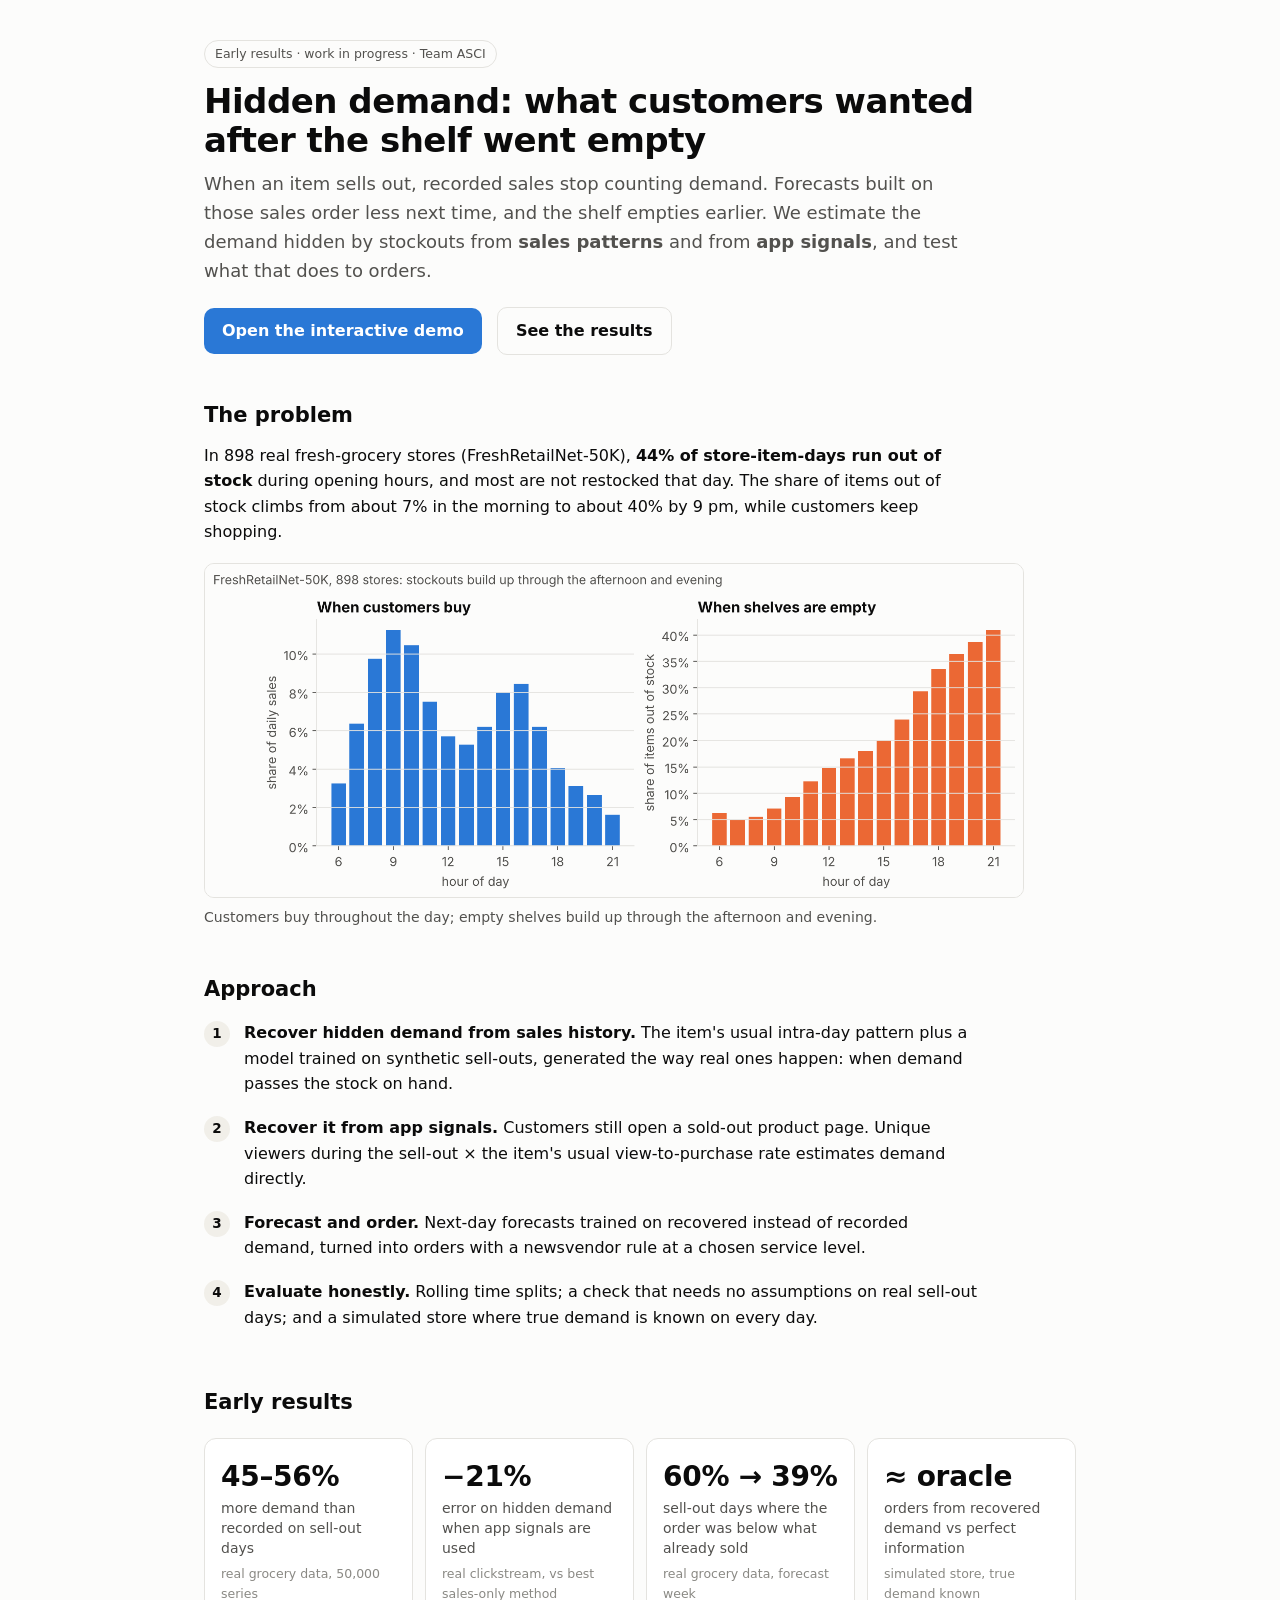
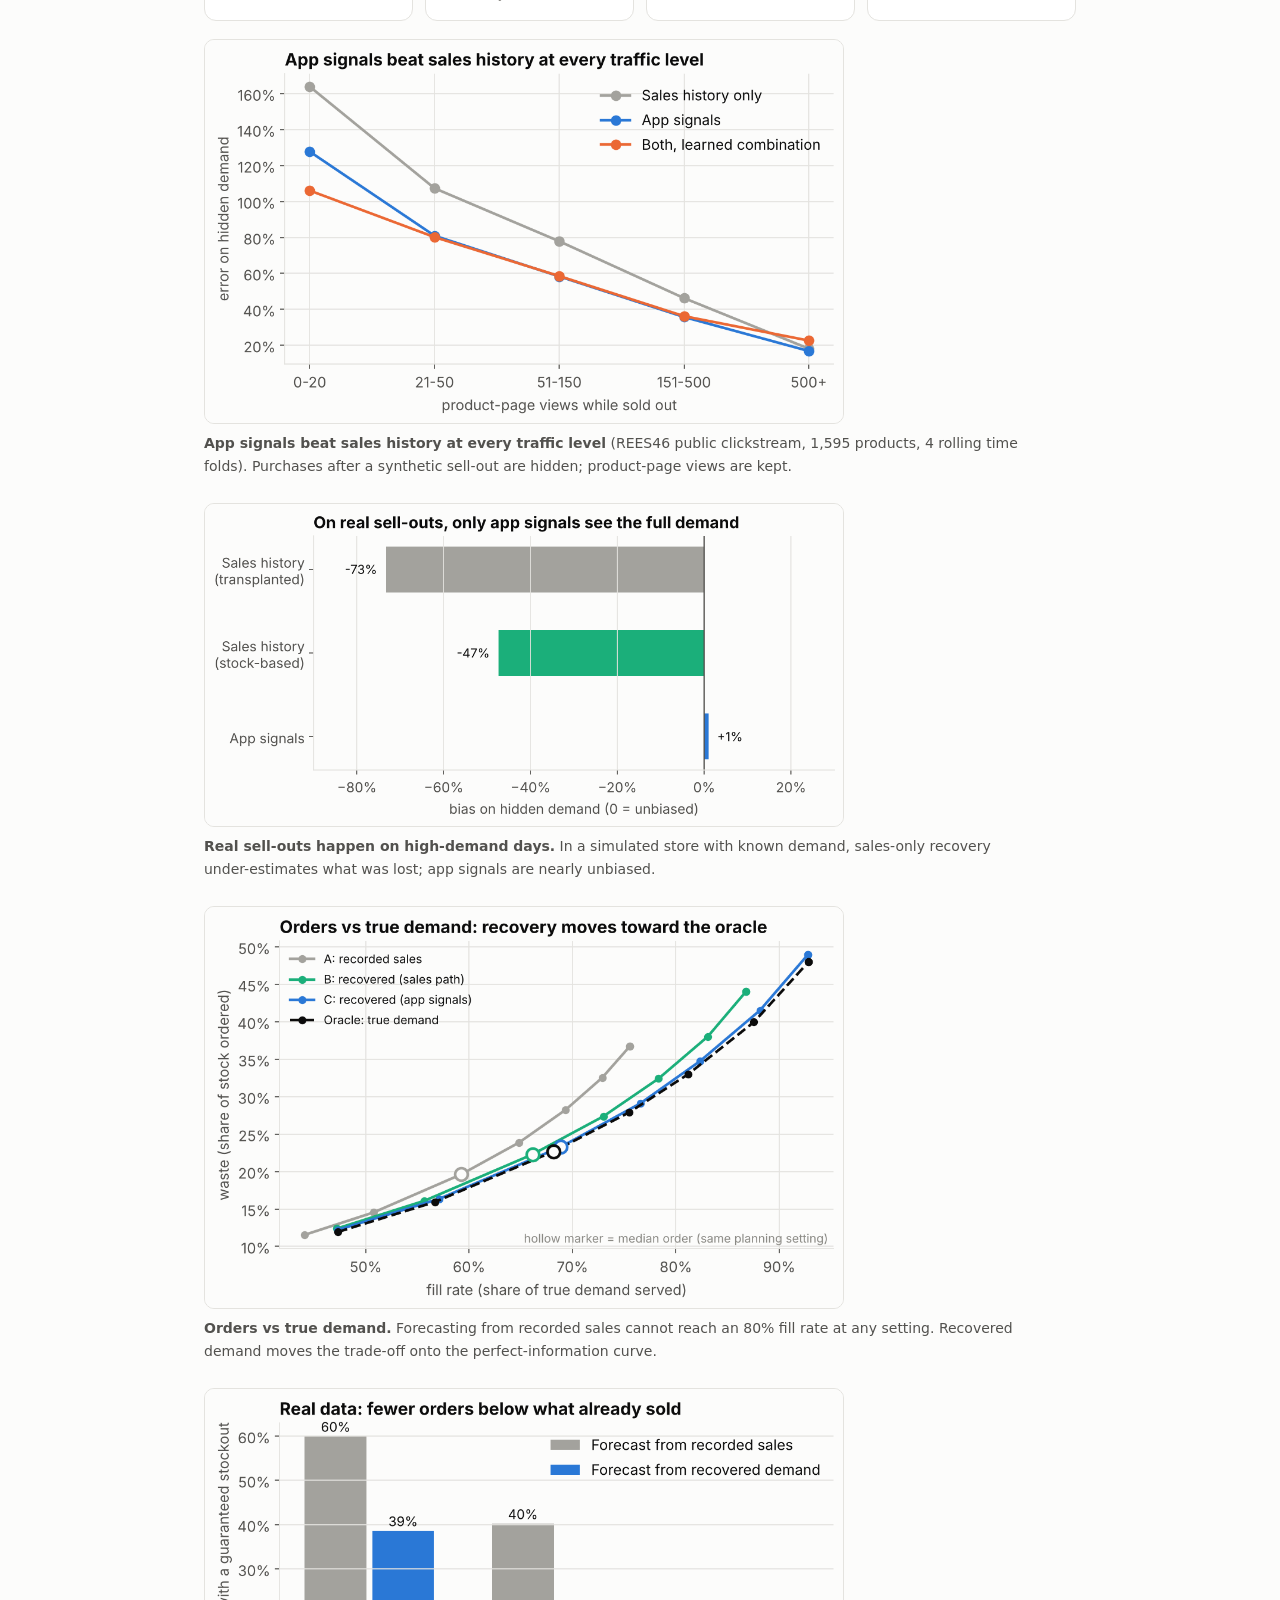
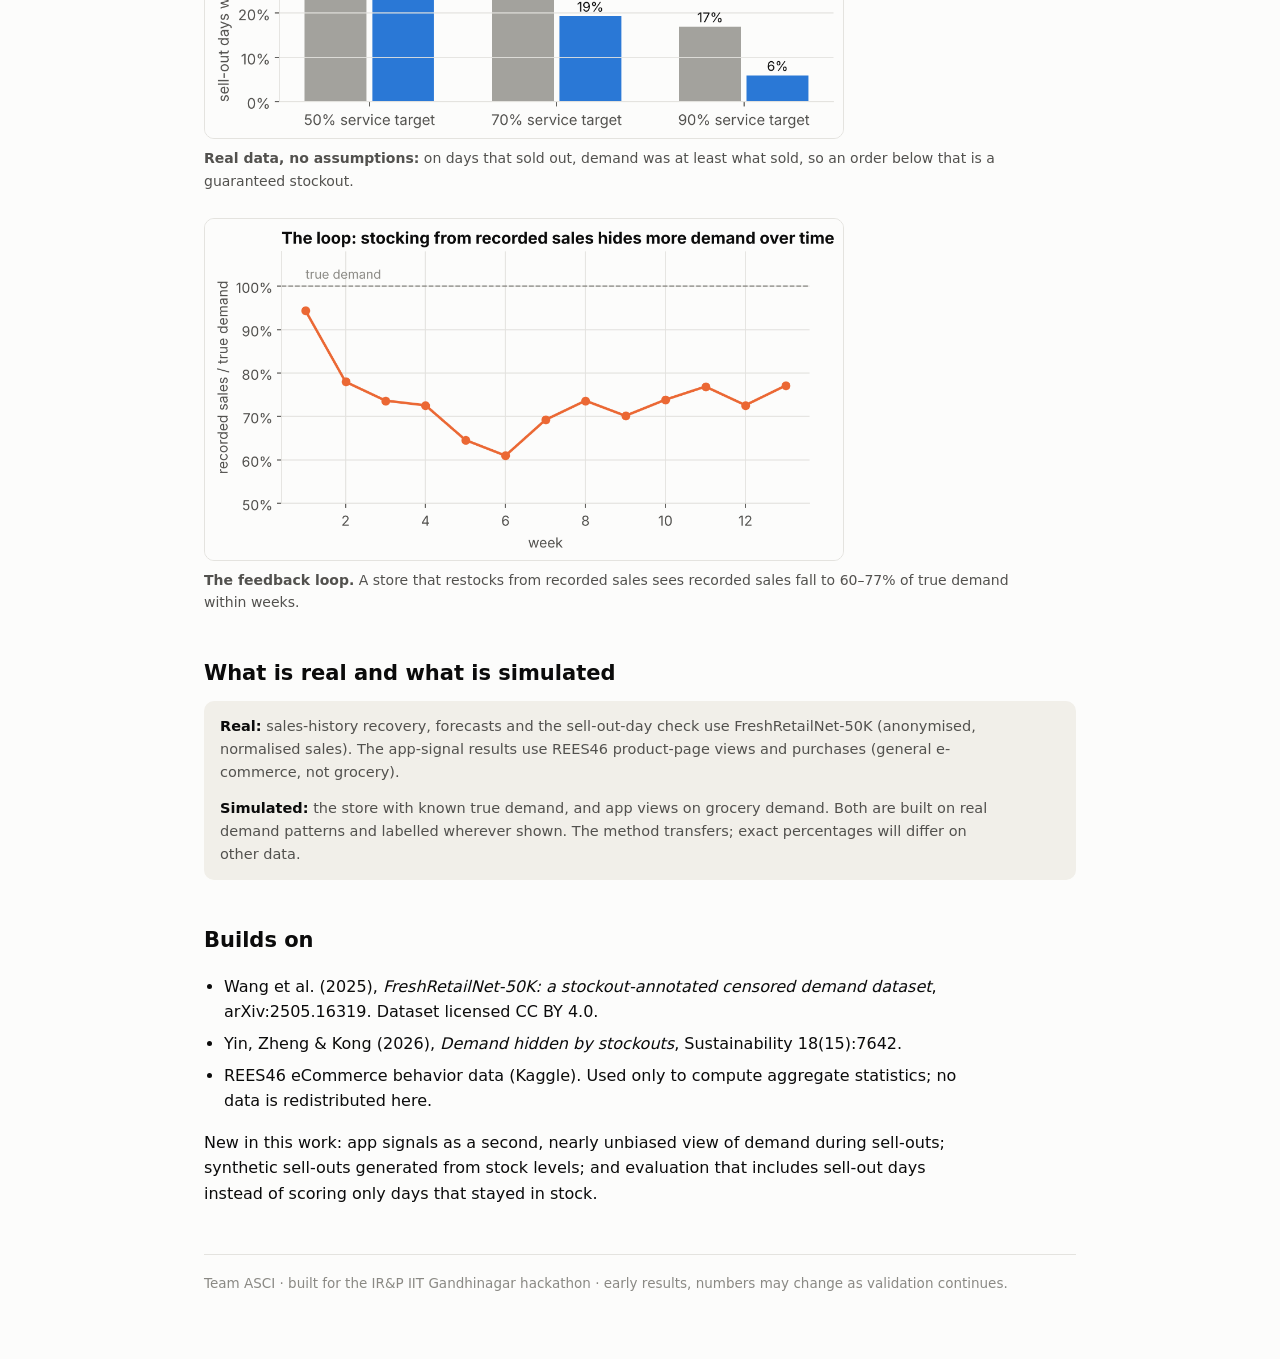
==== index.html @ 9f276190 "Early results site" ====
<!doctype html>
<html lang="en">
<head>
<meta charset="utf-8">
<meta name="viewport" content="width=device-width, initial-scale=1">
<title>Hidden Demand</title>
<meta name="description" content="Estimating true fresh-produce demand in dark stores during stockouts, from sales patterns and app signals. Early results.">
<style>
:root{--surface:#fcfcfb;--panel:#fff;--line:#e4e3df;--ink:#0b0b0b;--ink2:#52514e;--muted:#8a8984;--blue:#2a78d6;--orange:#eb6834;--shade:#f1efe9}
@media (prefers-color-scheme: dark){:root:not([data-theme="light"]){--surface:#1a1a19;--panel:#222221;--line:#3a3a38;--ink:#f0efec;--ink2:#c3c2b7;--muted:#8f8e88;--blue:#3987e5;--orange:#d95926;--shade:#2b2a27}}
:root[data-theme="dark"]{--surface:#1a1a19;--panel:#222221;--line:#3a3a38;--ink:#f0efec;--ink2:#c3c2b7;--muted:#8f8e88;--blue:#3987e5;--orange:#d95926;--shade:#2b2a27}
*{box-sizing:border-box}
body{margin:0;background:var(--surface);color:var(--ink);font:16px/1.6 system-ui,-apple-system,"Segoe UI",Roboto,sans-serif}
.wrap{max-width:920px;margin:0 auto;padding:40px 24px 64px}
.tag{display:inline-block;font-size:12.5px;color:var(--ink2);border:1px solid var(--line);border-radius:999px;padding:3px 10px;margin-bottom:14px}
h1{font-size:34px;line-height:1.15;margin:0 0 10px;letter-spacing:-.015em}
.lede{font-size:18px;color:var(--ink2);margin:0 0 22px;max-width:760px}
.cta{display:inline-block;background:var(--blue);color:#fff;text-decoration:none;padding:10px 18px;border-radius:10px;font-weight:600;margin-right:10px}
.cta.alt{background:transparent;color:var(--ink);border:1px solid var(--line)}
h2{font-size:21px;margin:44px 0 10px}
p{margin:0 0 12px;max-width:780px}
.tiles{display:grid;grid-template-columns:repeat(auto-fit,minmax(200px,1fr));gap:12px;margin:18px 0}
.tile{background:var(--panel);border:1px solid var(--line);border-radius:12px;padding:16px}
.tile .v{font-size:28px;font-weight:700;letter-spacing:-.01em}
.tile .k{color:var(--ink2);font-size:14px;line-height:1.4}
.tile .s{color:var(--muted);font-size:12.5px;margin-top:6px}
figure{margin:18px 0 26px}
figure img{width:100%;max-width:820px;display:block;border:1px solid var(--line);border-radius:10px;background:#fcfcfb}
figure.n img{max-width:640px}
figcaption{color:var(--ink2);font-size:14px;margin-top:8px;max-width:820px}
.steps{counter-reset:s;list-style:none;padding:0;margin:14px 0}
.steps li{counter-increment:s;position:relative;padding:0 0 12px 40px;max-width:780px}
.steps li::before{content:counter(s);position:absolute;left:0;top:1px;width:26px;height:26px;border-radius:50%;background:var(--shade);color:var(--ink);font-size:13.5px;font-weight:700;display:flex;align-items:center;justify-content:center}
.note{background:var(--shade);border-radius:10px;padding:14px 16px;font-size:14.5px;color:var(--ink2)}
.note b{color:var(--ink)}
ul{padding-left:20px;max-width:780px} li{margin-bottom:6px}
footer{margin-top:48px;padding-top:18px;border-top:1px solid var(--line);color:var(--muted);font-size:13.5px}
a{color:var(--blue)}
@media (max-width:640px){.wrap{padding:28px 16px 48px} h1{font-size:27px} .lede{font-size:16.5px} .cta{margin-bottom:8px}}
</style>
</head>
<body>
<div class="wrap">
  <span class="tag">Early results · work in progress · Team ASCI</span>
  <h1>Hidden demand: what customers wanted after the shelf went empty</h1>
  <p class="lede">When an item sells out, recorded sales stop counting demand. Forecasts built on those sales order less next time, and the shelf empties earlier. We estimate the demand hidden by stockouts from <b>sales patterns</b> and from <b>app signals</b>, and test what that does to orders.</p>
  <a class="cta" href="demo/">Open the interactive demo</a>
  <a class="cta alt" href="#results">See the results</a>

  <h2>The problem</h2>
  <p>In 898 real fresh-grocery stores (FreshRetailNet-50K), <b>44% of store-item-days run out of stock</b> during opening hours, and most are not restocked that day. The share of items out of stock climbs from about 7% in the morning to about 40% by 9 pm, while customers keep shopping.</p>
  <figure><img src="figures/fig1_when_buy_vs_when_empty.png" alt="Hourly share of sales and share of items out of stock"><figcaption>Customers buy throughout the day; empty shelves build up through the afternoon and evening.</figcaption></figure>

  <h2>Approach</h2>
  <ol class="steps">
    <li><b>Recover hidden demand from sales history.</b> The item's usual intra-day pattern plus a model trained on synthetic sell-outs, generated the way real ones happen: when demand passes the stock on hand.</li>
    <li><b>Recover it from app signals.</b> Customers still open a sold-out product page. Unique viewers during the sell-out × the item's usual view-to-purchase rate estimates demand directly.</li>
    <li><b>Forecast and order.</b> Next-day forecasts trained on recovered instead of recorded demand, turned into orders with a newsvendor rule at a chosen service level.</li>
    <li><b>Evaluate honestly.</b> Rolling time splits; a check that needs no assumptions on real sell-out days; and a simulated store where true demand is known on every day.</li>
  </ol>

  <h2 id="results">Early results</h2>
  <div class="tiles">
    <div class="tile"><div class="v">45–56%</div><div class="k">more demand than recorded on sell-out days</div><div class="s">real grocery data, 50,000 series</div></div>
    <div class="tile"><div class="v">−21%</div><div class="k">error on hidden demand when app signals are used</div><div class="s">real clickstream, vs best sales-only method</div></div>
    <div class="tile"><div class="v">60% → 39%</div><div class="k">sell-out days where the order was below what already sold</div><div class="s">real grocery data, forecast week</div></div>
    <div class="tile"><div class="v">≈ oracle</div><div class="k">orders from recovered demand vs perfect information</div><div class="s">simulated store, true demand known</div></div>
  </div>

  <figure class="n"><img src="figures/fig3_app_signal_by_traffic.png" alt="Error on hidden demand by traffic level"><figcaption><b>App signals beat sales history at every traffic level</b> (REES46 public clickstream, 1,595 products, 4 rolling time folds). Purchases after a synthetic sell-out are hidden; product-page views are kept.</figcaption></figure>

  <figure class="n"><img src="figures/fig5_bias_on_real_sellouts.png" alt="Bias on hidden demand on real sell-out days"><figcaption><b>Real sell-outs happen on high-demand days.</b> In a simulated store with known demand, sales-only recovery under-estimates what was lost; app signals are nearly unbiased.</figcaption></figure>

  <figure class="n"><img src="figures/fig6_waste_vs_fill.png" alt="Waste versus fill rate"><figcaption><b>Orders vs true demand.</b> Forecasting from recorded sales cannot reach an 80% fill rate at any setting. Recovered demand moves the trade-off onto the perfect-information curve.</figcaption></figure>

  <figure class="n"><img src="figures/fig7_guaranteed_stockouts.png" alt="Guaranteed stockouts on sell-out days"><figcaption><b>Real data, no assumptions:</b> on days that sold out, demand was at least what sold, so an order below that is a guaranteed stockout.</figcaption></figure>

  <figure class="n"><img src="figures/fig4_feedback_loop.png" alt="Recorded vs true demand over time"><figcaption><b>The feedback loop.</b> A store that restocks from recorded sales sees recorded sales fall to 60–77% of true demand within weeks.</figcaption></figure>

  <h2>What is real and what is simulated</h2>
  <div class="note">
    <p><b>Real:</b> sales-history recovery, forecasts and the sell-out-day check use FreshRetailNet-50K (anonymised, normalised sales). The app-signal results use REES46 product-page views and purchases (general e-commerce, not grocery).</p>
    <p style="margin:0"><b>Simulated:</b> the store with known true demand, and app views on grocery demand. Both are built on real demand patterns and labelled wherever shown. The method transfers; exact percentages will differ on other data.</p>
  </div>

  <h2>Builds on</h2>
  <ul>
    <li>Wang et al. (2025), <i>FreshRetailNet-50K: a stockout-annotated censored demand dataset</i>, arXiv:2505.16319. Dataset licensed CC BY 4.0.</li>
    <li>Yin, Zheng &amp; Kong (2026), <i>Demand hidden by stockouts</i>, Sustainability 18(15):7642.</li>
    <li>REES46 eCommerce behavior data (Kaggle). Used only to compute aggregate statistics; no data is redistributed here.</li>
  </ul>
  <p>New in this work: app signals as a second, nearly unbiased view of demand during sell-outs; synthetic sell-outs generated from stock levels; and evaluation that includes sell-out days instead of scoring only days that stayed in stock.</p>

  <footer>Team ASCI · built for the IR&amp;P IIT Gandhinagar hackathon · early results, numbers may change as validation continues.</footer>
</div>
</body>
</html>
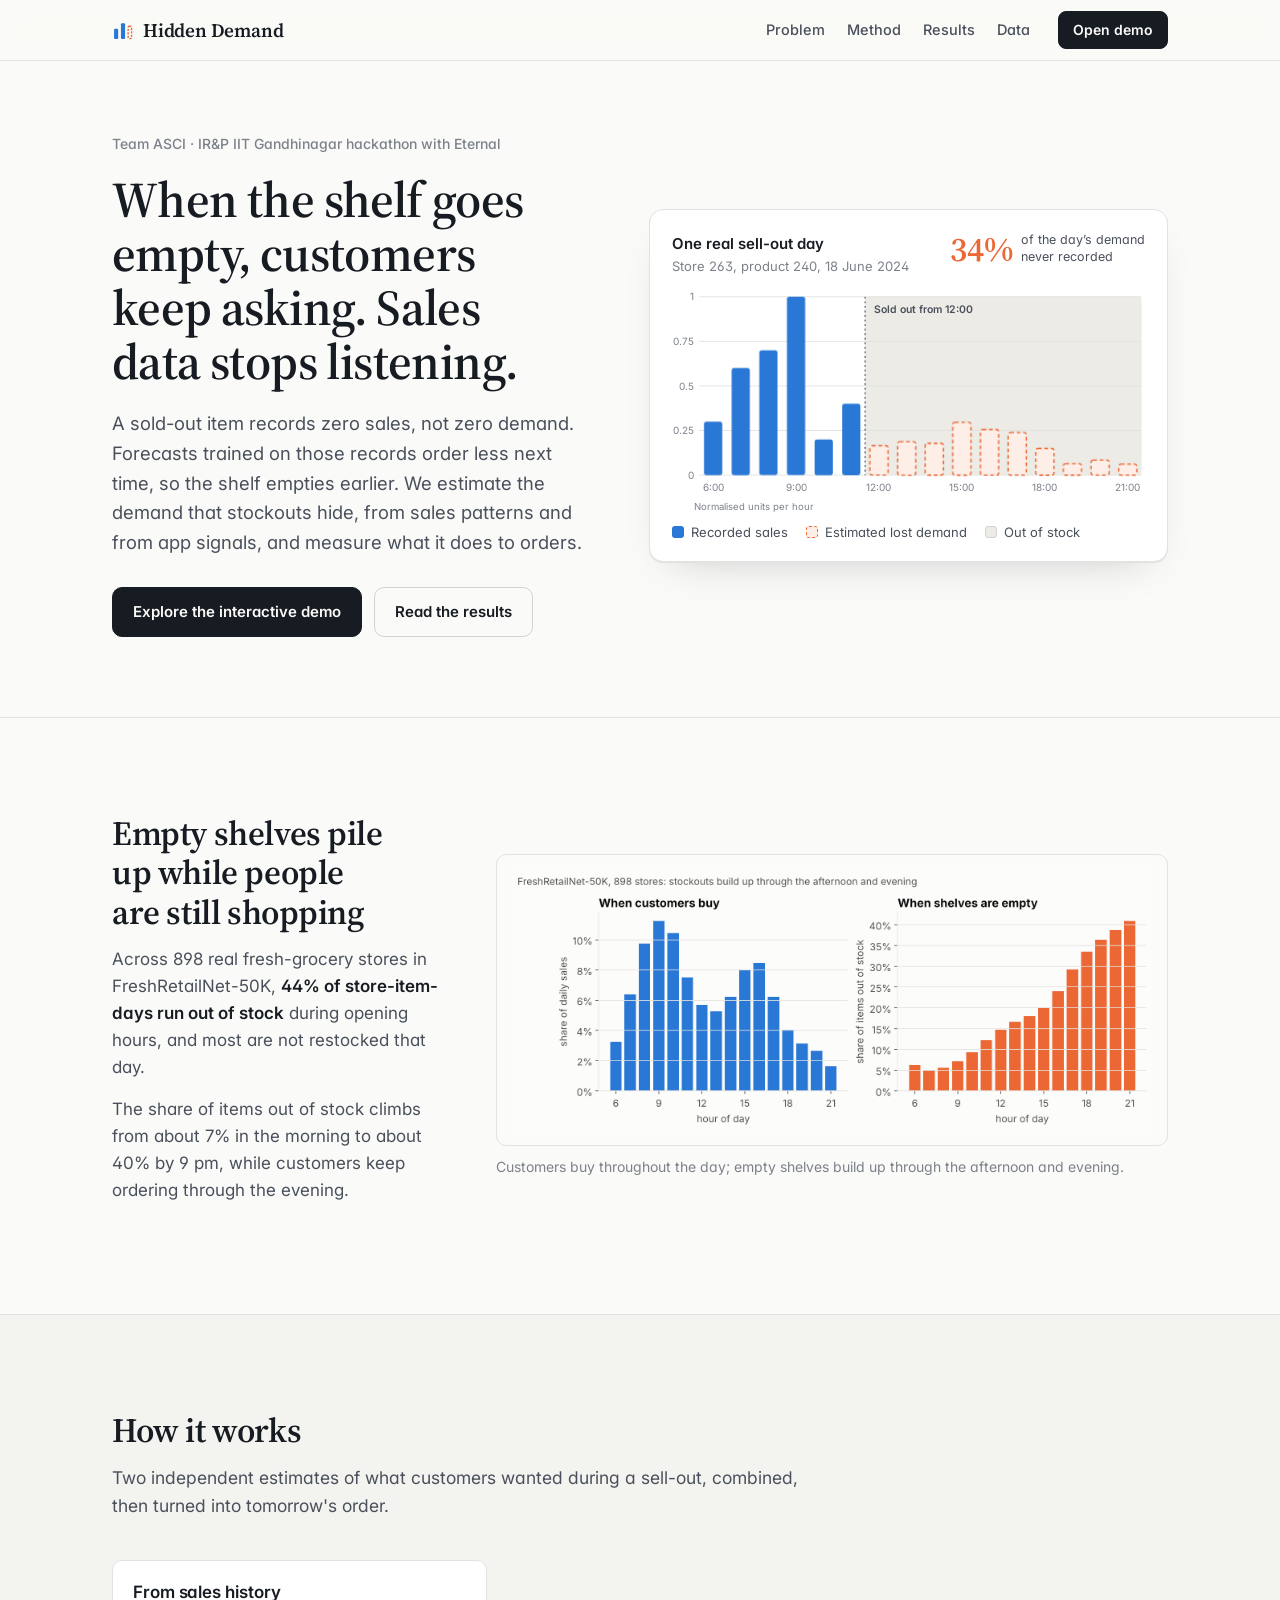
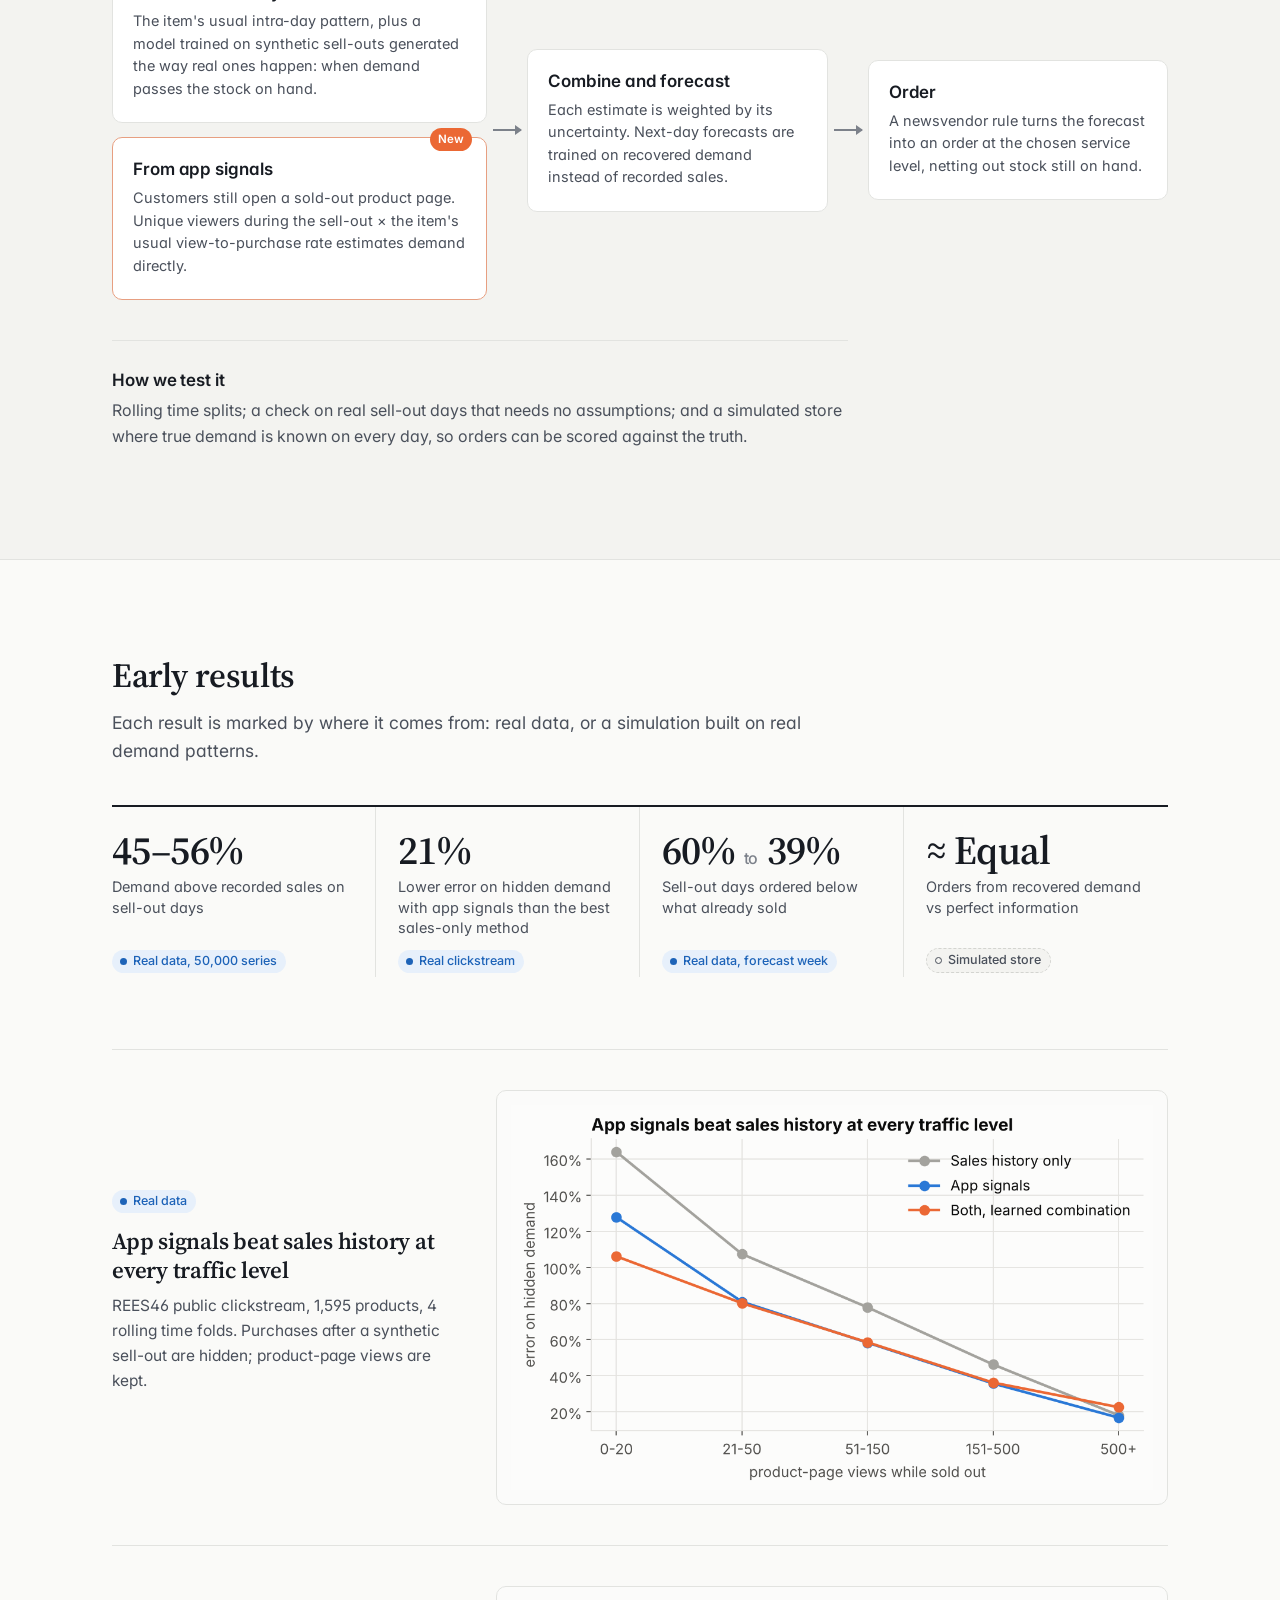
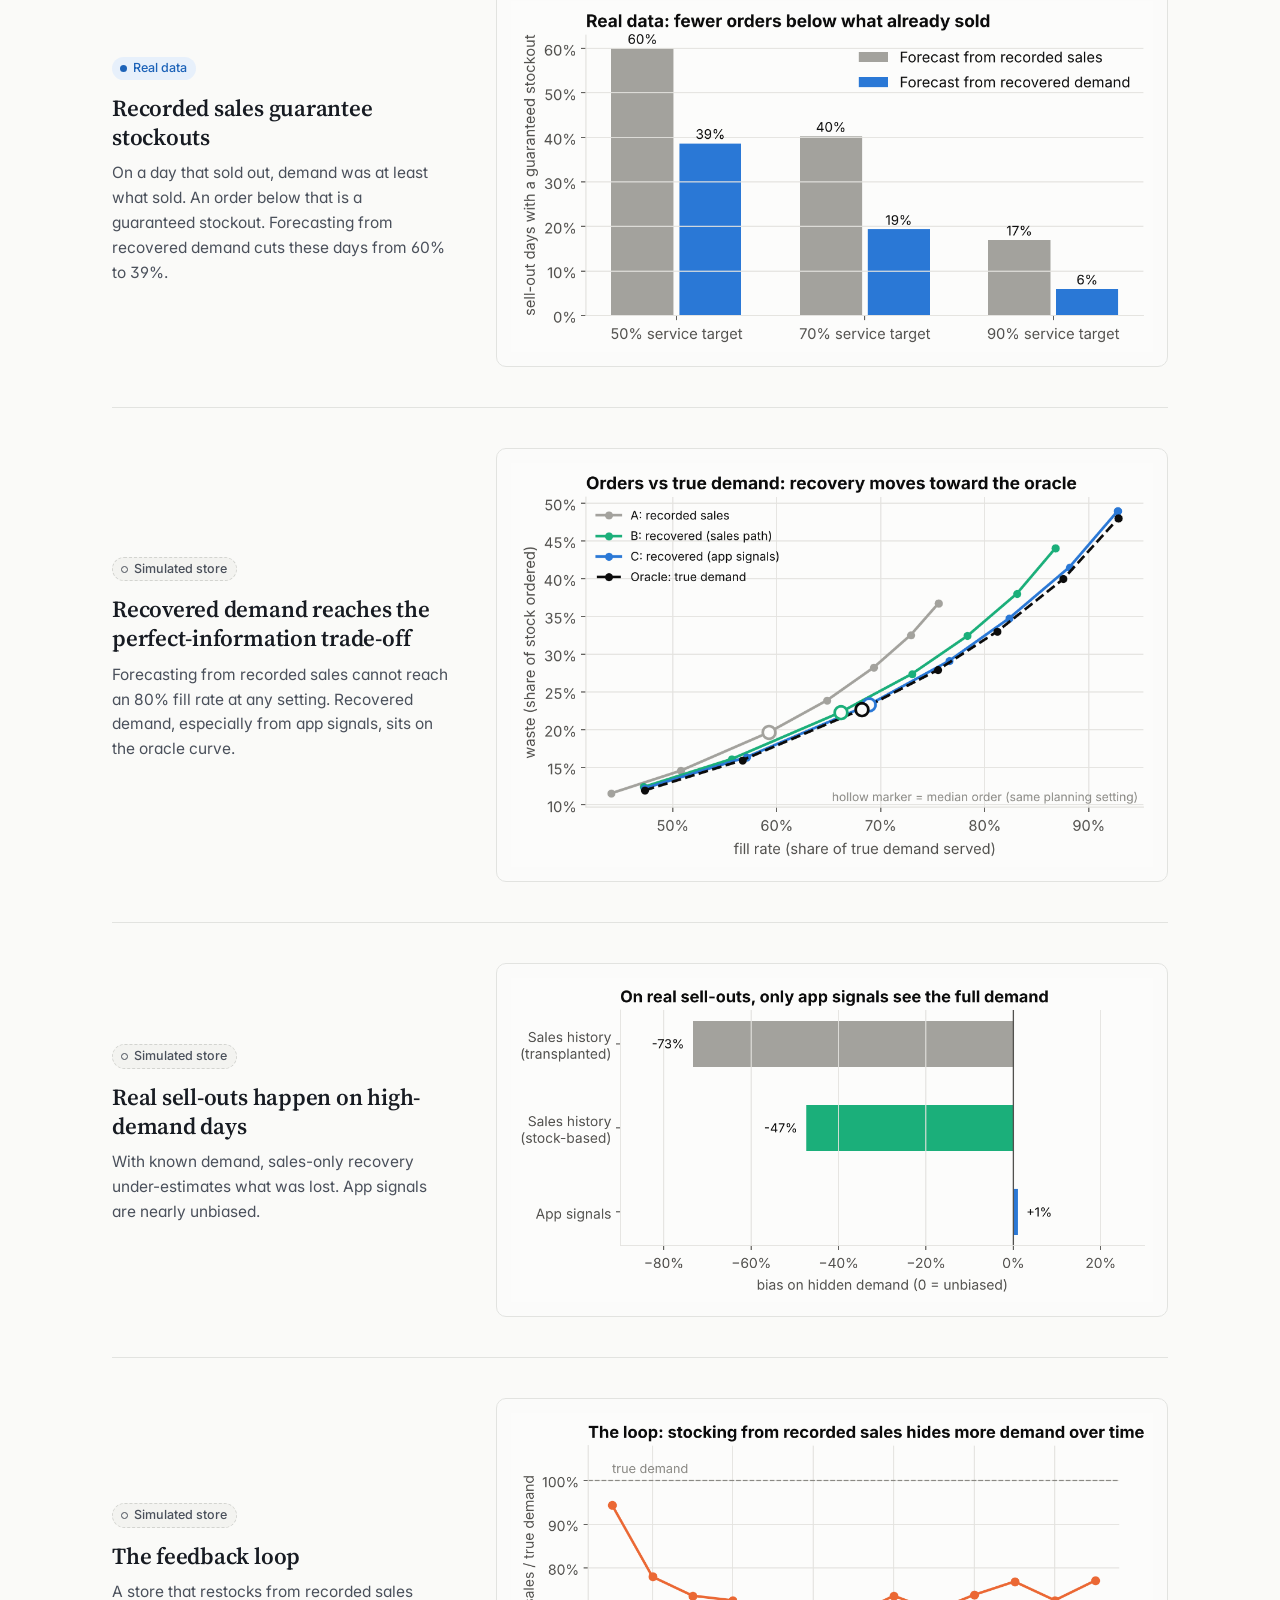
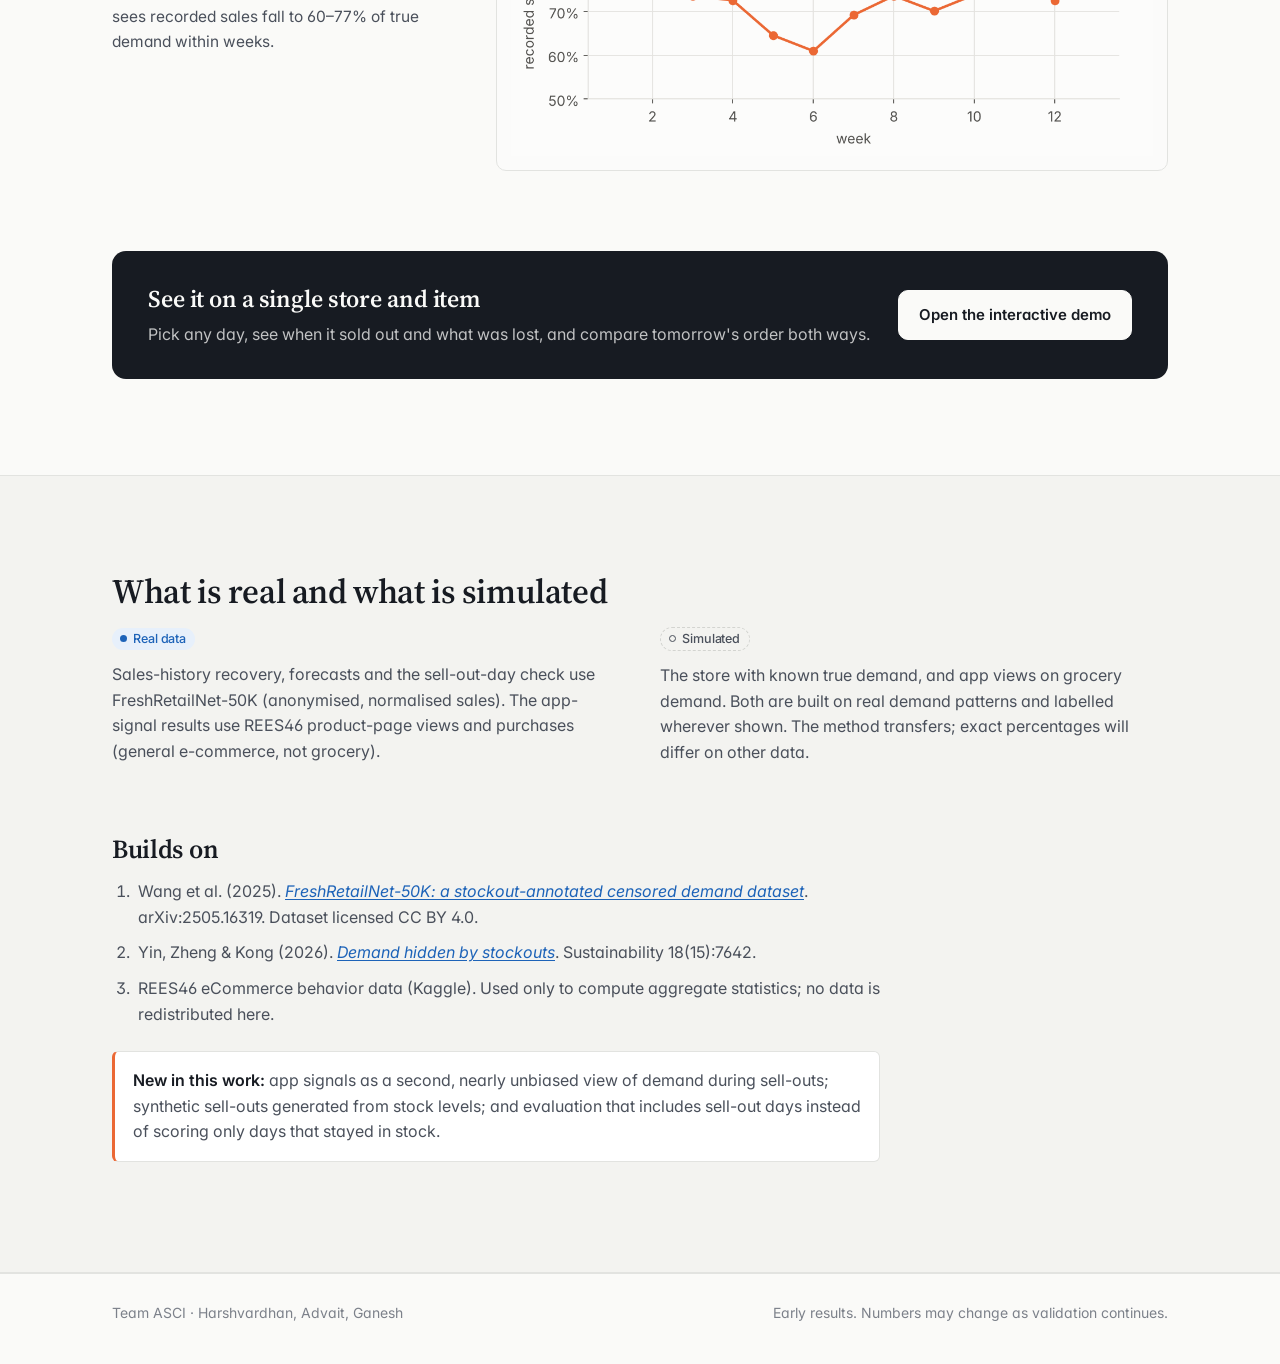
==== commit fcb1a7d4: "Redesign landing page and demo" ====
--- a/index.html
+++ b/index.html
@@ -4,94 +4,257 @@
 <meta charset="utf-8">
 <meta name="viewport" content="width=device-width, initial-scale=1">
 <title>Hidden Demand</title>
-<meta name="description" content="Estimating true fresh-produce demand in dark stores during stockouts, from sales patterns and app signals. Early results.">
-<style>
-:root{--surface:#fcfcfb;--panel:#fff;--line:#e4e3df;--ink:#0b0b0b;--ink2:#52514e;--muted:#8a8984;--blue:#2a78d6;--orange:#eb6834;--shade:#f1efe9}
-@media (prefers-color-scheme: dark){:root:not([data-theme="light"]){--surface:#1a1a19;--panel:#222221;--line:#3a3a38;--ink:#f0efec;--ink2:#c3c2b7;--muted:#8f8e88;--blue:#3987e5;--orange:#d95926;--shade:#2b2a27}}
-:root[data-theme="dark"]{--surface:#1a1a19;--panel:#222221;--line:#3a3a38;--ink:#f0efec;--ink2:#c3c2b7;--muted:#8f8e88;--blue:#3987e5;--orange:#d95926;--shade:#2b2a27}
-*{box-sizing:border-box}
-body{margin:0;background:var(--surface);color:var(--ink);font:16px/1.6 system-ui,-apple-system,"Segoe UI",Roboto,sans-serif}
-.wrap{max-width:920px;margin:0 auto;padding:40px 24px 64px}
-.tag{display:inline-block;font-size:12.5px;color:var(--ink2);border:1px solid var(--line);border-radius:999px;padding:3px 10px;margin-bottom:14px}
-h1{font-size:34px;line-height:1.15;margin:0 0 10px;letter-spacing:-.015em}
-.lede{font-size:18px;color:var(--ink2);margin:0 0 22px;max-width:760px}
-.cta{display:inline-block;background:var(--blue);color:#fff;text-decoration:none;padding:10px 18px;border-radius:10px;font-weight:600;margin-right:10px}
-.cta.alt{background:transparent;color:var(--ink);border:1px solid var(--line)}
-h2{font-size:21px;margin:44px 0 10px}
-p{margin:0 0 12px;max-width:780px}
-.tiles{display:grid;grid-template-columns:repeat(auto-fit,minmax(200px,1fr));gap:12px;margin:18px 0}
-.tile{background:var(--panel);border:1px solid var(--line);border-radius:12px;padding:16px}
-.tile .v{font-size:28px;font-weight:700;letter-spacing:-.01em}
-.tile .k{color:var(--ink2);font-size:14px;line-height:1.4}
-.tile .s{color:var(--muted);font-size:12.5px;margin-top:6px}
-figure{margin:18px 0 26px}
-figure img{width:100%;max-width:820px;display:block;border:1px solid var(--line);border-radius:10px;background:#fcfcfb}
-figure.n img{max-width:640px}
-figcaption{color:var(--ink2);font-size:14px;margin-top:8px;max-width:820px}
-.steps{counter-reset:s;list-style:none;padding:0;margin:14px 0}
-.steps li{counter-increment:s;position:relative;padding:0 0 12px 40px;max-width:780px}
-.steps li::before{content:counter(s);position:absolute;left:0;top:1px;width:26px;height:26px;border-radius:50%;background:var(--shade);color:var(--ink);font-size:13.5px;font-weight:700;display:flex;align-items:center;justify-content:center}
-.note{background:var(--shade);border-radius:10px;padding:14px 16px;font-size:14.5px;color:var(--ink2)}
-.note b{color:var(--ink)}
-ul{padding-left:20px;max-width:780px} li{margin-bottom:6px}
-footer{margin-top:48px;padding-top:18px;border-top:1px solid var(--line);color:var(--muted);font-size:13.5px}
-a{color:var(--blue)}
-@media (max-width:640px){.wrap{padding:28px 16px 48px} h1{font-size:27px} .lede{font-size:16.5px} .cta{margin-bottom:8px}}
-</style>
+<meta name="description" content="Estimating the fresh-produce demand that stockouts hide in dark stores, from sales patterns and app signals. Team ASCI, early results.">
+<meta property="og:title" content="Hidden Demand: what customers wanted after the shelf went empty">
+<meta property="og:description" content="Recovering demand hidden by stockouts from sales history and app signals, and what it does to orders.">
+<link rel="icon" href="data:image/svg+xml,%3Csvg xmlns='http://www.w3.org/2000/svg' viewBox='0 0 32 32'%3E%3Crect x='3' y='14' width='6' height='15' rx='1.5' fill='%232a78d6'/%3E%3Crect x='13' y='6' width='6' height='23' rx='1.5' fill='%232a78d6'/%3E%3Crect x='23.5' y='10.5' width='5' height='18' rx='1.5' fill='none' stroke='%23eb6834' stroke-width='2' stroke-dasharray='3 2'/%3E%3C/svg%3E">
+<link rel="preconnect" href="https://fonts.googleapis.com">
+<link rel="preconnect" href="https://fonts.gstatic.com" crossorigin>
+<link href="https://fonts.googleapis.com/css2?family=Inter:wght@400;500;600;700&family=Source+Serif+4:opsz,wght@8..60,500;8..60,600&display=swap" rel="stylesheet">
+<link rel="stylesheet" href="site.css">
 </head>
 <body>
-<div class="wrap">
-  <span class="tag">Early results · work in progress · Team ASCI</span>
-  <h1>Hidden demand: what customers wanted after the shelf went empty</h1>
-  <p class="lede">When an item sells out, recorded sales stop counting demand. Forecasts built on those sales order less next time, and the shelf empties earlier. We estimate the demand hidden by stockouts from <b>sales patterns</b> and from <b>app signals</b>, and test what that does to orders.</p>
-  <a class="cta" href="demo/">Open the interactive demo</a>
-  <a class="cta alt" href="#results">See the results</a>
-
-  <h2>The problem</h2>
-  <p>In 898 real fresh-grocery stores (FreshRetailNet-50K), <b>44% of store-item-days run out of stock</b> during opening hours, and most are not restocked that day. The share of items out of stock climbs from about 7% in the morning to about 40% by 9 pm, while customers keep shopping.</p>
-  <figure><img src="figures/fig1_when_buy_vs_when_empty.png" alt="Hourly share of sales and share of items out of stock"><figcaption>Customers buy throughout the day; empty shelves build up through the afternoon and evening.</figcaption></figure>
-
-  <h2>Approach</h2>
-  <ol class="steps">
-    <li><b>Recover hidden demand from sales history.</b> The item's usual intra-day pattern plus a model trained on synthetic sell-outs, generated the way real ones happen: when demand passes the stock on hand.</li>
-    <li><b>Recover it from app signals.</b> Customers still open a sold-out product page. Unique viewers during the sell-out × the item's usual view-to-purchase rate estimates demand directly.</li>
-    <li><b>Forecast and order.</b> Next-day forecasts trained on recovered instead of recorded demand, turned into orders with a newsvendor rule at a chosen service level.</li>
-    <li><b>Evaluate honestly.</b> Rolling time splits; a check that needs no assumptions on real sell-out days; and a simulated store where true demand is known on every day.</li>
-  </ol>
-
-  <h2 id="results">Early results</h2>
-  <div class="tiles">
-    <div class="tile"><div class="v">45–56%</div><div class="k">more demand than recorded on sell-out days</div><div class="s">real grocery data, 50,000 series</div></div>
-    <div class="tile"><div class="v">−21%</div><div class="k">error on hidden demand when app signals are used</div><div class="s">real clickstream, vs best sales-only method</div></div>
-    <div class="tile"><div class="v">60% → 39%</div><div class="k">sell-out days where the order was below what already sold</div><div class="s">real grocery data, forecast week</div></div>
-    <div class="tile"><div class="v">≈ oracle</div><div class="k">orders from recovered demand vs perfect information</div><div class="s">simulated store, true demand known</div></div>
-  </div>
-
-  <figure class="n"><img src="figures/fig3_app_signal_by_traffic.png" alt="Error on hidden demand by traffic level"><figcaption><b>App signals beat sales history at every traffic level</b> (REES46 public clickstream, 1,595 products, 4 rolling time folds). Purchases after a synthetic sell-out are hidden; product-page views are kept.</figcaption></figure>
-
-  <figure class="n"><img src="figures/fig5_bias_on_real_sellouts.png" alt="Bias on hidden demand on real sell-out days"><figcaption><b>Real sell-outs happen on high-demand days.</b> In a simulated store with known demand, sales-only recovery under-estimates what was lost; app signals are nearly unbiased.</figcaption></figure>
-
-  <figure class="n"><img src="figures/fig6_waste_vs_fill.png" alt="Waste versus fill rate"><figcaption><b>Orders vs true demand.</b> Forecasting from recorded sales cannot reach an 80% fill rate at any setting. Recovered demand moves the trade-off onto the perfect-information curve.</figcaption></figure>
-
-  <figure class="n"><img src="figures/fig7_guaranteed_stockouts.png" alt="Guaranteed stockouts on sell-out days"><figcaption><b>Real data, no assumptions:</b> on days that sold out, demand was at least what sold, so an order below that is a guaranteed stockout.</figcaption></figure>
-
-  <figure class="n"><img src="figures/fig4_feedback_loop.png" alt="Recorded vs true demand over time"><figcaption><b>The feedback loop.</b> A store that restocks from recorded sales sees recorded sales fall to 60–77% of true demand within weeks.</figcaption></figure>
-
-  <h2>What is real and what is simulated</h2>
-  <div class="note">
-    <p><b>Real:</b> sales-history recovery, forecasts and the sell-out-day check use FreshRetailNet-50K (anonymised, normalised sales). The app-signal results use REES46 product-page views and purchases (general e-commerce, not grocery).</p>
-    <p style="margin:0"><b>Simulated:</b> the store with known true demand, and app views on grocery demand. Both are built on real demand patterns and labelled wherever shown. The method transfers; exact percentages will differ on other data.</p>
-  </div>
-
-  <h2>Builds on</h2>
-  <ul>
-    <li>Wang et al. (2025), <i>FreshRetailNet-50K: a stockout-annotated censored demand dataset</i>, arXiv:2505.16319. Dataset licensed CC BY 4.0.</li>
-    <li>Yin, Zheng &amp; Kong (2026), <i>Demand hidden by stockouts</i>, Sustainability 18(15):7642.</li>
-    <li>REES46 eCommerce behavior data (Kaggle). Used only to compute aggregate statistics; no data is redistributed here.</li>
-  </ul>
-  <p>New in this work: app signals as a second, nearly unbiased view of demand during sell-outs; synthetic sell-outs generated from stock levels; and evaluation that includes sell-out days instead of scoring only days that stayed in stock.</p>
-
-  <footer>Team ASCI · built for the IR&amp;P IIT Gandhinagar hackathon · early results, numbers may change as validation continues.</footer>
-</div>
+<a class="skip" href="#main">Skip to content</a>
+
+<header class="topbar">
+  <div class="topbar-in">
+    <a class="brand" href="./" aria-label="Hidden Demand, home">
+      <svg viewBox="0 0 32 32" width="22" height="22" aria-hidden="true"><rect x="3" y="14" width="6" height="15" rx="1.5" fill="var(--blue)"/><rect x="13" y="6" width="6" height="23" rx="1.5" fill="var(--blue)"/><rect x="23.5" y="10.5" width="5" height="18" rx="1.5" fill="none" stroke="var(--orange)" stroke-width="2" stroke-dasharray="3 2"/></svg>
+      Hidden Demand
+    </a>
+    <nav class="links" aria-label="Sections">
+      <a href="#problem">Problem</a>
+      <a href="#method">Method</a>
+      <a href="#results">Results</a>
+      <a href="#data">Data</a>
+    </nav>
+    <a class="btn btn-sm" href="demo/">Open demo</a>
+  </div>
+</header>
+
+<main id="main">
+
+<section class="hero">
+  <div class="wrap hero-grid">
+    <div class="hero-copy">
+      <p class="kicker">Team ASCI &middot; IR&amp;P IIT Gandhinagar hackathon with Eternal</p>
+      <h1>When the shelf goes empty, customers keep asking. Sales data stops listening.</h1>
+      <p class="lede">A sold-out item records zero sales, not zero demand. Forecasts trained on those records order less next time, so the shelf empties earlier. We estimate the demand that stockouts hide, from sales patterns and from app signals, and measure what it does to orders.</p>
+      <div class="actions">
+        <a class="btn" href="demo/">Explore the interactive demo</a>
+        <a class="btn btn-ghost" href="#results">Read the results</a>
+      </div>
+    </div>
+
+    <figure class="hero-chart" aria-labelledby="heroCap">
+      <div class="hc-head">
+        <div>
+          <div class="hc-title">One real sell-out day</div>
+          <div class="hc-sub">Store 263, product 240, 18 June 2024</div>
+        </div>
+        <div class="hc-stat"><b>34%</b><span>of the day&rsquo;s demand<br>never recorded</span></div>
+      </div>
+      <svg class="hero-svg" viewBox="0 0 520 250" role="img" aria-labelledby="heroCap">
+<rect class="oos" x="212.2" y="14" width="303.8" height="196" rx="4"/>
+<text class="oos-label" x="222.2" y="32">Sold out from 12:00</text>
+<line class="ax" x1="30" x2="516" y1="210.0" y2="210.0"/>
+<text x="24" y="214.0" text-anchor="end">0</text>
+<line class="ax" x1="30" x2="516" y1="161.0" y2="161.0"/>
+<text x="24" y="165.0" text-anchor="end">0.25</text>
+<line class="ax" x1="30" x2="516" y1="112.0" y2="112.0"/>
+<text x="24" y="116.0" text-anchor="end">0.5</text>
+<line class="ax" x1="30" x2="516" y1="63.0" y2="63.0"/>
+<text x="24" y="67.0" text-anchor="end">0.75</text>
+<line class="ax" x1="30" x2="516" y1="14.0" y2="14.0"/>
+<text x="24" y="18.0" text-anchor="end">1</text>
+<rect class="rec" style="animation-delay:0ms" x="35.2" y="151.2" width="20.0" height="58.8" rx="2.5"/>
+<text x="45.2" y="228" text-anchor="middle">6:00</text>
+<rect class="rec" style="animation-delay:35ms" x="65.5" y="92.4" width="20.0" height="117.6" rx="2.5"/>
+<rect class="rec" style="animation-delay:70ms" x="95.9" y="72.8" width="20.0" height="137.2" rx="2.5"/>
+<rect class="rec" style="animation-delay:105ms" x="126.3" y="14.0" width="20.0" height="196.0" rx="2.5"/>
+<text x="136.3" y="228" text-anchor="middle">9:00</text>
+<rect class="rec" style="animation-delay:140ms" x="156.7" y="170.8" width="20.0" height="39.2" rx="2.5"/>
+<rect class="rec" style="animation-delay:175ms" x="187.0" y="131.6" width="20.0" height="78.4" rx="2.5"/>
+<rect class="ghost" style="animation-delay:900ms" x="217.4" y="177.7" width="20.0" height="32.3" rx="2.5"/>
+<text x="227.4" y="228" text-anchor="middle">12:00</text>
+<rect class="ghost" style="animation-delay:970ms" x="247.8" y="173.2" width="20.0" height="36.8" rx="2.5"/>
+<rect class="ghost" style="animation-delay:1040ms" x="278.2" y="175.1" width="20.0" height="34.9" rx="2.5"/>
+<rect class="ghost" style="animation-delay:1110ms" x="308.5" y="152.0" width="20.0" height="58.0" rx="2.5"/>
+<text x="318.6" y="228" text-anchor="middle">15:00</text>
+<rect class="ghost" style="animation-delay:1180ms" x="338.9" y="159.8" width="20.0" height="50.2" rx="2.5"/>
+<rect class="ghost" style="animation-delay:1250ms" x="369.3" y="163.2" width="20.0" height="46.8" rx="2.5"/>
+<rect class="ghost" style="animation-delay:1320ms" x="399.7" y="180.6" width="20.0" height="29.4" rx="2.5"/>
+<text x="409.7" y="228" text-anchor="middle">18:00</text>
+<rect class="ghost" style="animation-delay:1390ms" x="430.0" y="197.5" width="20.0" height="12.5" rx="2.5"/>
+<rect class="ghost" style="animation-delay:1460ms" x="460.4" y="193.5" width="20.0" height="16.5" rx="2.5"/>
+<rect class="ghost" style="animation-delay:1530ms" x="490.8" y="198.0" width="20.0" height="12.0" rx="2.5"/>
+<text x="500.8" y="228" text-anchor="middle">21:00</text>
+<line class="cut" x1="212.2" x2="212.2" y1="14" y2="210"/>
+<text x="24" y="248" text-anchor="start" style="font-size:10.5px">Normalised units per hour</text>
+</svg>
+      <div class="legend">
+        <span><i class="sw sw-blue"></i>Recorded sales</span>
+        <span><i class="sw sw-ghost"></i>Estimated lost demand</span>
+        <span><i class="sw sw-shade"></i>Out of stock</span>
+      </div>
+      <figcaption id="heroCap" class="sr-only">Hourly sales for one store and product. Sales are recorded from 6:00 to 11:00; the item is out of stock from 12:00 to 21:00, and recorded sales drop to zero. Estimated lost demand continues through the afternoon and evening.</figcaption>
+    </figure>
+  </div>
+</section>
+
+<section id="problem" class="block">
+  <div class="wrap">
+    <div class="split">
+      <div class="split-text">
+        <h2>Empty shelves pile up while people are still shopping</h2>
+        <p>Across 898 real fresh-grocery stores in FreshRetailNet-50K, <strong>44% of store-item-days run out of stock</strong> during opening hours, and most are not restocked that day.</p>
+        <p>The share of items out of stock climbs from about 7% in the morning to about 40% by 9&nbsp;pm, while customers keep ordering through the evening.</p>
+      </div>
+      <figure class="fig">
+        <div class="fig-frame"><img src="figures/fig1_when_buy_vs_when_empty.png" width="1598" height="651" alt="Two bar charts by hour of day. Share of daily sales peaks around 9 am and again around 4 pm. Share of items out of stock rises steadily from about 6% at 6 am to about 41% at 9 pm."></div>
+        <figcaption>Customers buy throughout the day; empty shelves build up through the afternoon and evening.</figcaption>
+      </figure>
+    </div>
+  </div>
+</section>
+
+<section id="method" class="block block-alt">
+  <div class="wrap">
+    <h2>How it works</h2>
+    <p class="intro">Two independent estimates of what customers wanted during a sell-out, combined, then turned into tomorrow's order.</p>
+
+    <div class="pipeline" role="list">
+      <div class="stage stage-inputs" role="listitem">
+        <div class="node">
+          <h3>From sales history</h3>
+          <p>The item's usual intra-day pattern, plus a model trained on synthetic sell-outs generated the way real ones happen: when demand passes the stock on hand.</p>
+        </div>
+        <div class="node node-accent">
+          <h3>From app signals</h3>
+          <p>Customers still open a sold-out product page. Unique viewers during the sell-out &times; the item's usual view-to-purchase rate estimates demand directly.</p>
+        </div>
+      </div>
+      <div class="arrow" aria-hidden="true"></div>
+      <div class="stage" role="listitem">
+        <div class="node">
+          <h3>Combine and forecast</h3>
+          <p>Each estimate is weighted by its uncertainty. Next-day forecasts are trained on recovered demand instead of recorded sales.</p>
+        </div>
+      </div>
+      <div class="arrow" aria-hidden="true"></div>
+      <div class="stage" role="listitem">
+        <div class="node">
+          <h3>Order</h3>
+          <p>A newsvendor rule turns the forecast into an order at the chosen service level, netting out stock still on hand.</p>
+        </div>
+      </div>
+    </div>
+
+    <div class="eval-note">
+      <h3>How we test it</h3>
+      <p>Rolling time splits; a check on real sell-out days that needs no assumptions; and a simulated store where true demand is known on every day, so orders can be scored against the truth.</p>
+    </div>
+  </div>
+</section>
+
+<section id="results" class="block">
+  <div class="wrap">
+    <h2>Early results</h2>
+    <p class="intro">Each result is marked by where it comes from: real data, or a simulation built on real demand patterns.</p>
+
+    <dl class="stats">
+      <div><dt>Demand above recorded sales on sell-out days</dt><dd>45&ndash;56%</dd><span class="src src-real">Real data, 50,000 series</span></div>
+      <div><dt>Lower error on hidden demand with app signals than the best sales-only method</dt><dd>21%</dd><span class="src src-real">Real clickstream</span></div>
+      <div><dt>Sell-out days ordered below what already sold</dt><dd>60% <span class="to">to</span> 39%</dd><span class="src src-real">Real data, forecast week</span></div>
+      <div><dt>Orders from recovered demand vs perfect information</dt><dd>&asymp;&nbsp;Equal</dd><span class="src src-sim">Simulated store</span></div>
+    </dl>
+
+    <article class="finding">
+      <div class="finding-text">
+        <span class="src src-real">Real data</span>
+        <h3>App signals beat sales history at every traffic level</h3>
+        <p>REES46 public clickstream, 1,595 products, 4 rolling time folds. Purchases after a synthetic sell-out are hidden; product-page views are kept.</p>
+      </div>
+      <figure class="fig"><div class="fig-frame"><img loading="lazy" src="figures/fig3_app_signal_by_traffic.png" width="1081" height="649" alt="Error on hidden demand by traffic level: the app-signal method has the lowest error at every level."></div></figure>
+    </article>
+
+    <article class="finding">
+      <div class="finding-text">
+        <span class="src src-real">Real data</span>
+        <h3>Recorded sales guarantee stockouts</h3>
+        <p>On a day that sold out, demand was at least what sold. An order below that is a guaranteed stockout. Forecasting from recovered demand cuts these days from 60% to 39%.</p>
+      </div>
+      <figure class="fig"><div class="fig-frame"><img loading="lazy" src="figures/fig7_guaranteed_stockouts.png" width="1071" height="586" alt="Share of sell-out days with a guaranteed stockout, for orders from recorded sales versus recovered demand."></div></figure>
+    </article>
+
+    <article class="finding">
+      <div class="finding-text">
+        <span class="src src-sim">Simulated store</span>
+        <h3>Recovered demand reaches the perfect-information trade-off</h3>
+        <p>Forecasting from recorded sales cannot reach an 80% fill rate at any setting. Recovered demand, especially from app signals, sits on the oracle curve.</p>
+      </div>
+      <figure class="fig"><div class="fig-frame"><img loading="lazy" src="figures/fig6_waste_vs_fill.png" width="1071" height="674" alt="Waste versus fill rate for four ordering policies. Recorded sales sits highest; app-signal recovery overlaps the oracle curve."></div></figure>
+    </article>
+
+    <article class="finding">
+      <div class="finding-text">
+        <span class="src src-sim">Simulated store</span>
+        <h3>Real sell-outs happen on high-demand days</h3>
+        <p>With known demand, sales-only recovery under-estimates what was lost. App signals are nearly unbiased.</p>
+      </div>
+      <figure class="fig"><div class="fig-frame"><img loading="lazy" src="figures/fig5_bias_on_real_sellouts.png" width="1139" height="575" alt="Bias on hidden demand by method: sales-only methods are strongly negative, app signals close to zero."></div></figure>
+    </article>
+
+    <article class="finding">
+      <div class="finding-text">
+        <span class="src src-sim">Simulated store</span>
+        <h3>The feedback loop</h3>
+        <p>A store that restocks from recorded sales sees recorded sales fall to 60&ndash;77% of true demand within weeks.</p>
+      </div>
+      <figure class="fig"><div class="fig-frame"><img loading="lazy" src="figures/fig4_feedback_loop.png" width="1124" height="600" alt="Recorded demand drifting below true demand over several weeks."></div></figure>
+    </article>
+
+    <div class="cta-band">
+      <div>
+        <h3>See it on a single store and item</h3>
+        <p>Pick any day, see when it sold out and what was lost, and compare tomorrow's order both ways.</p>
+      </div>
+      <a class="btn" href="demo/">Open the interactive demo</a>
+    </div>
+  </div>
+</section>
+
+<section id="data" class="block block-alt">
+  <div class="wrap">
+    <h2>What is real and what is simulated</h2>
+    <div class="two">
+      <div>
+        <h3><span class="src src-real">Real data</span></h3>
+        <p>Sales-history recovery, forecasts and the sell-out-day check use FreshRetailNet-50K (anonymised, normalised sales). The app-signal results use REES46 product-page views and purchases (general e-commerce, not grocery).</p>
+      </div>
+      <div>
+        <h3><span class="src src-sim">Simulated</span></h3>
+        <p>The store with known true demand, and app views on grocery demand. Both are built on real demand patterns and labelled wherever shown. The method transfers; exact percentages will differ on other data.</p>
+      </div>
+    </div>
+
+    <h2 class="h2-sub">Builds on</h2>
+    <ol class="refs">
+      <li>Wang et al. (2025). <a href="https://arxiv.org/abs/2505.16319"><i>FreshRetailNet-50K: a stockout-annotated censored demand dataset</i></a>. arXiv:2505.16319. Dataset licensed CC BY 4.0.</li>
+      <li>Yin, Zheng &amp; Kong (2026). <a href="https://www.mdpi.com/2071-1050/18/15/7642"><i>Demand hidden by stockouts</i></a>. Sustainability 18(15):7642.</li>
+      <li>REES46 eCommerce behavior data (Kaggle). Used only to compute aggregate statistics; no data is redistributed here.</li>
+    </ol>
+    <p class="new"><strong>New in this work:</strong> app signals as a second, nearly unbiased view of demand during sell-outs; synthetic sell-outs generated from stock levels; and evaluation that includes sell-out days instead of scoring only days that stayed in stock.</p>
+  </div>
+</section>
+
+</main>
+
+<footer class="foot">
+  <div class="wrap foot-in">
+    <span>Team ASCI &middot; Harshvardhan, Advait, Ganesh</span>
+    <span>Early results. Numbers may change as validation continues.</span>
+  </div>
+</footer>
 </body>
 </html>
--- a/site.css
+++ b/site.css
@@ -0,0 +1,196 @@
+/* Hidden Demand: shared styles for the overview page and the demo */
+:root{
+  --paper:#fafaf8; --panel:#ffffff; --alt:#f3f3f0; --line:#e2e3e0; --line2:#d3d4d0;
+  --ink:#171b22; --ink2:#4a505b; --muted:#7c818a;
+  --blue:#2a78d6; --blue-ink:#1d63b8; --blue-soft:#e7f0fb;
+  --orange:#eb6834; --orange-soft:#fdeee7; --aqua:#1baf7a; --gray:#a3a29d;
+  --shade:#ecebe6; --figbg:#fbfbfa;
+  --serif:"Source Serif 4", Georgia, "Times New Roman", serif;
+  --sans:Inter, system-ui, -apple-system, "Segoe UI", Roboto, sans-serif;
+  --r-sm:6px; --r:10px; --r-lg:14px;
+  --wrap:1120px;
+  color-scheme:light;
+}
+@media (prefers-color-scheme: dark){
+  :root:not([data-theme="light"]){
+    --paper:#15171b; --panel:#1d2026; --alt:#1a1c21; --line:#2d3139; --line2:#3a3f48;
+    --ink:#eceef1; --ink2:#b5bac3; --muted:#868c96;
+    --blue:#4a90e6; --blue-ink:#7fb2f0; --blue-soft:#1b2a3f;
+    --orange:#f07a4a; --orange-soft:#3a2219; --aqua:#2bbf89; --gray:#7d7c77;
+    --shade:#262930; --figbg:#fbfbfa; color-scheme:dark;
+  }
+}
+:root[data-theme="dark"]{
+  --paper:#15171b; --panel:#1d2026; --alt:#1a1c21; --line:#2d3139; --line2:#3a3f48;
+  --ink:#eceef1; --ink2:#b5bac3; --muted:#868c96;
+  --blue:#4a90e6; --blue-ink:#7fb2f0; --blue-soft:#1b2a3f;
+  --orange:#f07a4a; --orange-soft:#3a2219; --aqua:#2bbf89; --gray:#7d7c77;
+  --shade:#262930; --figbg:#fbfbfa; color-scheme:dark;
+}
+
+*{box-sizing:border-box}
+html{scroll-behavior:smooth; scroll-padding-top:72px; -webkit-text-size-adjust:100%}
+@media (prefers-reduced-motion: reduce){ html{scroll-behavior:auto} *,*::before,*::after{animation:none!important; transition:none!important} }
+body{margin:0; background:var(--paper); color:var(--ink); font:16px/1.6 var(--sans); font-feature-settings:"cv11","ss01"; -webkit-font-smoothing:antialiased}
+img{max-width:100%; height:auto}
+a{color:var(--blue-ink); text-underline-offset:2px}
+a:hover{text-decoration-thickness:2px}
+:focus-visible{outline:2px solid var(--blue); outline-offset:2px; border-radius:4px}
+strong{font-weight:600; color:var(--ink)}
+.sr-only{position:absolute; width:1px; height:1px; overflow:hidden; clip:rect(0 0 0 0); white-space:nowrap}
+.skip{position:absolute; left:12px; top:-60px; background:var(--ink); color:var(--paper); padding:8px 12px; border-radius:var(--r-sm); z-index:50}
+.skip:focus{top:10px}
+.wrap{max-width:var(--wrap); margin:0 auto; padding:0 32px}
+
+/* headings */
+h1,h2{font-family:var(--serif); font-weight:600; letter-spacing:-.012em; color:var(--ink); text-wrap:balance}
+h1{font-size:clamp(32px,4.4vw,50px); line-height:1.08; margin:0 0 20px}
+h2{font-size:clamp(26px,2.8vw,34px); line-height:1.15; margin:0 0 14px}
+h3{font-size:17px; line-height:1.35; font-weight:600; margin:0 0 6px; letter-spacing:-.005em}
+p{margin:0 0 14px}
+
+/* top bar */
+.topbar{position:sticky; top:0; z-index:20; background:color-mix(in srgb, var(--paper) 88%, transparent); backdrop-filter:saturate(1.4) blur(10px); -webkit-backdrop-filter:saturate(1.4) blur(10px); border-bottom:1px solid var(--line)}
+.topbar-in{max-width:var(--wrap); margin:0 auto; padding:0 32px; height:60px; display:flex; align-items:center; gap:28px}
+.brand{display:flex; align-items:center; gap:9px; font-family:var(--serif); font-weight:600; font-size:19px; color:var(--ink); text-decoration:none; letter-spacing:-.01em; white-space:nowrap}
+.links{display:flex; gap:22px; margin-left:auto}
+.links a{color:var(--ink2); text-decoration:none; font-size:14.5px; font-weight:500}
+.links a:hover,.links a[aria-current]{color:var(--ink)}
+
+/* buttons */
+.btn{display:inline-flex; align-items:center; justify-content:center; gap:8px; background:var(--ink); color:var(--paper); text-decoration:none; font-weight:600; font-size:15px; padding:12px 20px; border-radius:var(--r); border:1px solid var(--ink); transition:background .15s, color .15s, border-color .15s}
+.btn:hover{background:var(--blue); border-color:var(--blue); color:#fff}
+.btn-ghost{background:transparent; color:var(--ink); border-color:var(--line2)}
+.btn-ghost:hover{background:var(--panel); color:var(--ink); border-color:var(--ink2)}
+.btn-sm{padding:7px 14px; font-size:14px; border-radius:8px}
+
+/* hero */
+.hero{padding:72px 0 80px; border-bottom:1px solid var(--line)}
+.hero-grid{display:grid; grid-template-columns:minmax(0,1fr) minmax(0,1.08fr); gap:56px; align-items:center}
+.kicker{font-size:14px; color:var(--muted); margin:0 0 18px; font-weight:500}
+.lede{font-size:18.5px; line-height:1.6; color:var(--ink2); max-width:36em; margin:0 0 30px}
+.actions{display:flex; flex-wrap:wrap; gap:12px}
+
+.hero-chart{margin:0; background:var(--panel); border:1px solid var(--line); border-radius:var(--r-lg); padding:22px 22px 18px; box-shadow:0 1px 0 var(--line), 0 18px 40px -24px rgba(23,27,34,.25)}
+.hc-head{display:flex; justify-content:space-between; align-items:flex-start; gap:16px; margin-bottom:8px}
+.hc-title{font-weight:600; font-size:15px}
+.hc-sub{color:var(--muted); font-size:13px}
+.hc-stat{display:flex; align-items:center; gap:8px; text-align:left}
+.hc-stat b{font-family:var(--serif); font-size:34px; line-height:1; color:var(--orange); font-weight:600}
+.hc-stat span{font-size:12.5px; line-height:1.3; color:var(--ink2); white-space:nowrap}
+.hero-svg{display:block; width:100%; height:auto; overflow:visible}
+.hero-svg text{font:11px var(--sans); fill:var(--muted)}
+.hero-svg .ax{stroke:var(--line); stroke-width:1}
+.hero-svg .oos{fill:var(--shade)}
+.hero-svg .oos-label{fill:var(--ink2); font-weight:600; font-size:11.5px}
+.hero-svg .rec{fill:var(--blue)}
+.hero-svg .ghost{fill:var(--orange-soft); stroke:var(--orange); stroke-width:1.5; stroke-dasharray:4 3}
+.hero-svg .cut{stroke:var(--ink2); stroke-width:1.25; stroke-dasharray:2 3}
+@keyframes rise{from{transform:scaleY(0)} to{transform:scaleY(1)}}
+@keyframes fade{from{opacity:0} to{opacity:1}}
+.hero-svg .rec,.hero-svg .ghost{transform-box:fill-box; transform-origin:bottom; animation:rise .5s cubic-bezier(.2,.7,.2,1) both}
+.hero-svg .oos,.hero-svg .oos-label,.hero-svg .cut{animation:fade .5s ease both; animation-delay:.75s}
+
+/* legend */
+.legend{display:flex; flex-wrap:wrap; gap:6px 18px; font-size:13px; color:var(--ink2); margin-top:10px}
+.legend span{display:inline-flex; align-items:center; gap:7px}
+.sw{display:inline-block; width:12px; height:12px; border-radius:3px; flex:none}
+.sw-blue{background:var(--blue)}
+.sw-ghost{background:var(--orange-soft); border:1.5px dashed var(--orange)}
+.sw-shade{background:var(--shade); border:1px solid var(--line2)}
+
+/* sections */
+.block{padding:96px 0}
+.block-alt{background:var(--alt); border-top:1px solid var(--line); border-bottom:1px solid var(--line)}
+.intro{font-size:17.5px; color:var(--ink2); max-width:40em; margin-bottom:40px}
+.split{display:grid; grid-template-columns:minmax(0,.8fr) minmax(0,1.6fr); gap:48px; align-items:center}
+.split-text p{color:var(--ink2); font-size:17px}
+
+/* figures */
+.fig{margin:0}
+.fig-frame{background:var(--figbg); border:1px solid var(--line); border-radius:var(--r); padding:14px; overflow:hidden}
+.fig-frame img{display:block; width:100%}
+.fig figcaption{font-size:14px; color:var(--muted); margin-top:10px}
+
+/* pipeline */
+.pipeline{display:grid; grid-template-columns:minmax(0,1.25fr) 40px minmax(0,1fr) 40px minmax(0,1fr); align-items:center}
+.stage-inputs{display:grid; gap:14px}
+.node{background:var(--panel); border:1px solid var(--line); border-radius:var(--r); padding:20px 20px 8px; position:relative}
+.node p{font-size:14.5px; color:var(--ink2); line-height:1.55}
+.node-accent{border-color:color-mix(in srgb, var(--orange) 55%, var(--line))}
+.node-accent::after{content:"New"; position:absolute; top:-10px; right:14px; background:var(--orange); color:#fff; font-size:11.5px; font-weight:600; padding:2px 8px; border-radius:999px}
+.arrow{height:2px; background:var(--muted); position:relative; margin:0 6px}
+.arrow::after{content:""; position:absolute; right:-1px; top:-4px; border:5px solid transparent; border-left:7px solid var(--muted); border-right:0}
+.eval-note{margin-top:40px; padding-top:28px; border-top:1px solid var(--line); max-width:46em}
+.eval-note p{color:var(--ink2)}
+
+/* stats */
+.stats{display:grid; grid-template-columns:repeat(4,minmax(0,1fr)); margin:0 0 72px; border-top:2px solid var(--ink); }
+.stats > div{padding:22px 22px 4px 0; border-right:1px solid var(--line); display:flex; flex-direction:column}
+.stats > div + div{padding-left:22px}
+.stats > div:last-child{border-right:0}
+.stats dt{font-size:14.5px; color:var(--ink2); line-height:1.4; order:2; margin:6px 0 12px}
+.stats dd{margin:0; order:1; font-family:var(--serif); font-size:40px; line-height:1.05; font-weight:600; letter-spacing:-.015em; font-variant-numeric:tabular-nums}
+.stats dd .to{font-family:var(--sans); font-size:16px; color:var(--muted); font-weight:500; margin:0 2px}
+.stats .src{order:3; align-self:flex-start; margin-top:auto}
+
+/* source badges */
+.src{display:inline-flex; align-items:center; gap:6px; font:500 12.5px/1 var(--sans); padding:5px 9px 5px 8px; border-radius:999px; white-space:nowrap}
+.src::before{content:""; width:7px; height:7px; border-radius:50%; background:currentColor}
+.src-real{background:var(--blue-soft); color:var(--blue-ink)}
+.src-sim{background:var(--alt); color:var(--ink2); border:1px dashed var(--line2)}
+.src-sim::before{background:transparent; border:1.5px solid currentColor; width:5px; height:5px}
+
+/* findings */
+.finding{display:grid; grid-template-columns:minmax(0,.75fr) minmax(0,1.5fr); gap:48px; align-items:center; padding:40px 0; border-top:1px solid var(--line)}
+.finding-text h3{font-family:var(--serif); font-size:23px; line-height:1.25; font-weight:600; margin:14px 0 10px; letter-spacing:-.01em}
+.finding-text p{color:var(--ink2); font-size:15.5px}
+
+.cta-band{margin-top:40px; display:flex; align-items:center; justify-content:space-between; gap:24px; background:var(--ink); color:var(--paper); border-radius:var(--r-lg); padding:32px 36px}
+.cta-band h3{font-family:var(--serif); font-size:24px; font-weight:600; margin:0 0 6px; color:var(--paper)}
+.cta-band p{margin:0; color:color-mix(in srgb, var(--paper) 75%, var(--ink))}
+.cta-band .btn{background:var(--paper); color:var(--ink); border-color:var(--paper); flex:none}
+.cta-band .btn:hover{background:var(--blue); border-color:var(--blue); color:#fff}
+
+/* data section */
+.two{display:grid; grid-template-columns:1fr 1fr; gap:40px; margin-bottom:56px}
+.two p{color:var(--ink2)}
+.two h3{margin-bottom:12px}
+.h2-sub{font-size:26px}
+.refs{padding-left:22px; max-width:48em; margin:0 0 24px}
+.refs li{margin-bottom:10px; color:var(--ink2); padding-left:4px}
+.new{max-width:48em; color:var(--ink2); background:var(--panel); border:1px solid var(--line); border-left:3px solid var(--orange); border-radius:var(--r-sm); padding:16px 18px}
+
+/* footer */
+.foot{border-top:1px solid var(--line); padding:28px 0 40px; color:var(--muted); font-size:14px}
+.foot-in{display:flex; justify-content:space-between; gap:12px 24px; flex-wrap:wrap}
+
+/* responsive */
+@media (max-width:960px){
+  .hero-grid,.split,.finding{grid-template-columns:1fr; gap:32px}
+  .hero{padding:48px 0 56px}
+  .block{padding:72px 0}
+  .stats{grid-template-columns:1fr 1fr}
+  .stats > div:nth-child(2){border-right:0}
+  .stats > div:nth-child(3){padding-left:0}
+  .stats > div:nth-child(n+3){border-top:1px solid var(--line)}
+  .pipeline{grid-template-columns:1fr; gap:0}
+  .arrow{width:2px; height:28px; margin:6px auto}
+  .arrow::after{right:-4px; top:auto; bottom:-1px; border:5px solid transparent; border-top:7px solid var(--muted); border-bottom:0}
+}
+@media (max-width:640px){
+  .wrap,.topbar-in{padding:0 16px}
+  .links{display:none}
+  .topbar-in{justify-content:space-between}
+  .lede{font-size:17px}
+  .hero-chart{padding:16px 14px 14px}
+  .hc-stat b{font-size:28px}
+  .hc-head{flex-direction:column; gap:10px}
+  .stats{grid-template-columns:1fr}
+  .stats > div,.stats > div + div{padding:18px 0 4px; border-right:0}
+  .stats > div + div{border-top:1px solid var(--line)}
+  .two{grid-template-columns:1fr; gap:24px}
+  .cta-band{flex-direction:column; align-items:flex-start; padding:26px 22px}
+  .finding{padding:32px 0}
+  .fig-frame{padding:8px}
+}
